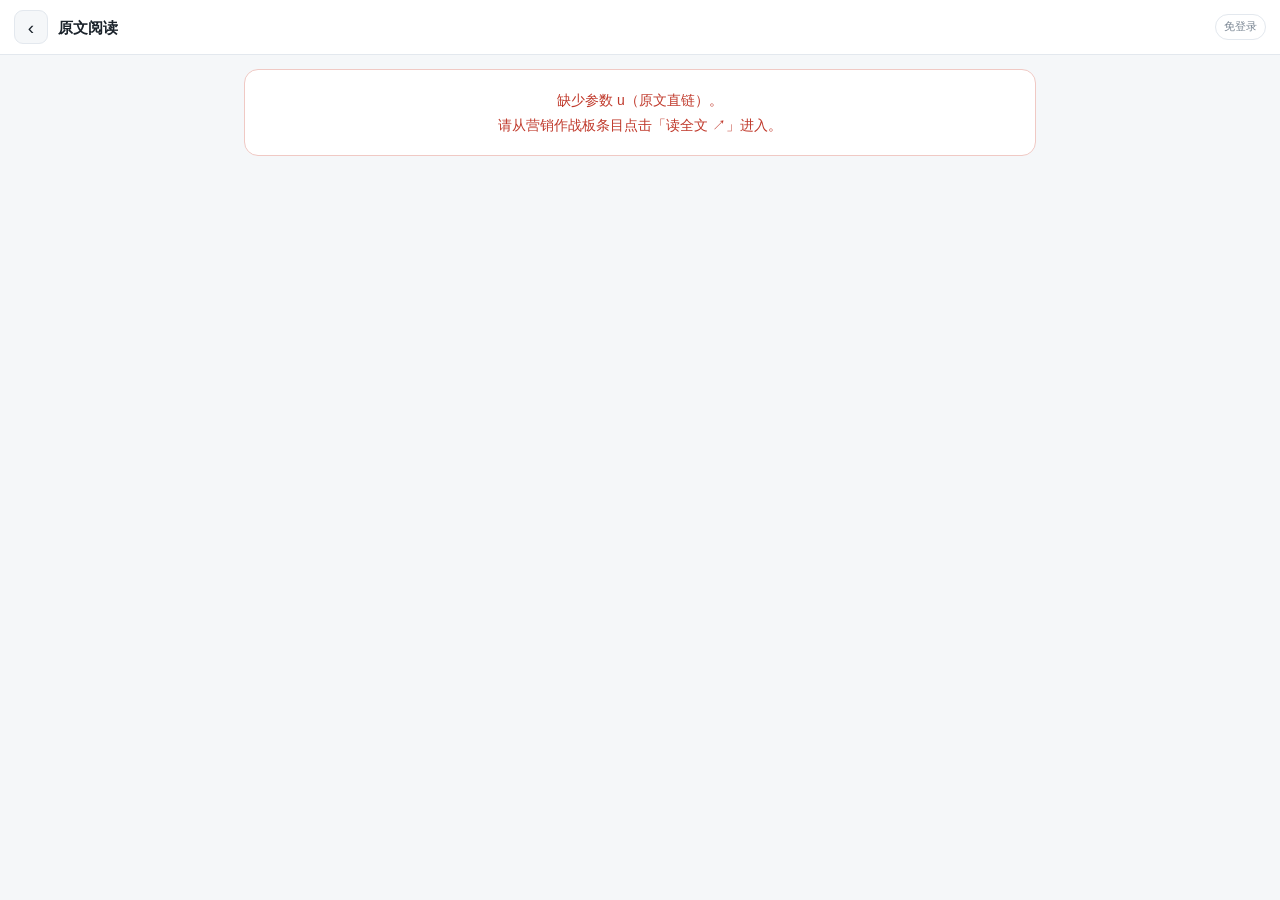
==== reader.html @ ac042a99 "手机查看版更新 2026-10-26T05:00" ====
<!DOCTYPE html>
<html lang="zh-CN">
<head>
<meta charset="utf-8">
<meta name="viewport" content="width=device-width,initial-scale=1,viewport-fit=cover">
<title>原文阅读 · 营销作战板</title>
<link rel="icon" href="favicon-48.png" onerror="this.href='data:,'">
<style>
:root{
  --bg:#f5f7f9; --card:#fff; --ink:#1b232b; --ink2:#4a5560; --mute:#7b8794;
  --line:#e3e8ee; --accent:#0e8c8c; --accent2:#0b6d6d;
}
@media (prefers-color-scheme:dark){
  :root{ --bg:#12161a; --card:#1a2026; --ink:#e8edf2; --ink2:#b6c2cd; --mute:#8b98a5;
         --line:#2a333c; --accent:#2ec4b6; --accent2:#3ad9ca; }
}
*{box-sizing:border-box}
html,body{margin:0;padding:0}
body{
  background:var(--bg); color:var(--ink);
  font-family:-apple-system,BlinkMacSystemFont,"PingFang SC","Microsoft YaHei","Helvetica Neue",Arial,sans-serif;
  font-size:16px; line-height:1.75; -webkit-text-size-adjust:100%;
}
.top{
  position:sticky; top:0; z-index:20;
  background:var(--card); border-bottom:1px solid var(--line);
  padding:10px 14px; display:flex; align-items:center; gap:10px;
  padding-top:calc(10px + env(safe-area-inset-top));
}
.top .back{
  flex:none; display:inline-flex; align-items:center; justify-content:center;
  width:34px; height:34px; border-radius:9px; border:1px solid var(--line);
  background:var(--bg); color:var(--ink); text-decoration:none; font-size:19px; line-height:1;
}
.top .back:active{background:var(--line)}
.top h1{
  margin:0; font-size:15px; font-weight:600; line-height:1.4;
  overflow:hidden; text-overflow:ellipsis; white-space:nowrap; flex:1;
}
.top .badge{
  flex:none; font-size:11px; color:var(--mute); border:1px solid var(--line);
  border-radius:20px; padding:2px 8px;
}
.wrap{padding:14px 14px 60px; max-width:820px; margin:0 auto}
.card{
  background:var(--card); border:1px solid var(--line); border-radius:14px;
  padding:18px 16px; margin-bottom:14px; overflow-wrap:break-word; word-break:break-word;
}
.loading,.err,.tip{
  background:var(--card); border:1px solid var(--line); border-radius:14px;
  padding:18px 16px; color:var(--ink2); font-size:14px; text-align:center;
}
.err{color:#c0392b;border-color:#f0c9c4}
.tip{font-size:13px;color:var(--mute);text-align:left}
.tip code{background:var(--bg);padding:1px 5px;border-radius:4px;font-size:12px;word-break:break-all}
/* ── Markdown 渲染 ── */
.md h1,.md h2,.md h3,.md h4{line-height:1.4;margin:1.4em 0 .6em;font-weight:700}
.md h1{font-size:22px}.md h2{font-size:19px;border-bottom:1px solid var(--line);padding-bottom:6px}
.md h3{font-size:17px}.md h4{font-size:15px}
.md h1:first-child,.md h2:first-child{margin-top:0}
.md p{margin:.75em 0}
.md ul,.md ol{margin:.6em 0;padding-left:1.5em}
.md li{margin:.3em 0}
.md a{color:var(--accent);text-decoration:none;word-break:break-all}
.md strong{font-weight:700}
.md hr{border:0;border-top:1px solid var(--line);margin:1.6em 0}
.md blockquote{
  margin:.9em 0;padding:.6em .9em;border-left:3px solid var(--accent);
  background:var(--bg);border-radius:0 8px 8px 0;color:var(--ink2);
}
.md code{
  background:var(--bg);border:1px solid var(--line);padding:1px 5px;border-radius:4px;
  font-size:.88em;font-family:ui-monospace,SFMono-Regular,Menlo,Consolas,monospace;
}
.md pre{
  background:var(--bg);border:1px solid var(--line);border-radius:10px;
  padding:12px;overflow-x:auto;margin:.9em 0;
}
.md pre code{background:none;border:0;padding:0;font-size:13px;line-height:1.6}
.md table{
  border-collapse:collapse; margin:1em 0; font-size:14px;
  display:block; width:max-content; min-width:100%; max-width:100%;
  overflow-x:auto; -webkit-overflow-scrolling:touch;
  border-radius:10px;
}
.md th,.md td{border:1px solid var(--line);padding:7px 10px;text-align:left;vertical-align:top}
.md th{background:var(--bg);font-weight:600}
.md td{word-break:normal;overflow-wrap:anywhere}
.md td:first-child,.md th:first-child{white-space:nowrap}
.md img{max-width:100%;height:auto;border-radius:8px;margin:.5em 0}
.md .todo{list-style:none;margin-left:-1.2em}
.md .todo input{margin-right:6px}
.foot{text-align:center;color:var(--mute);font-size:12px;padding:20px 0 10px}
.foot a{color:var(--mute)}
</style>
</head>
<body>
<div class="top">
  <a class="back" href="index.html" title="返回作战板">‹</a>
  <h1 id="ttl">加载中…</h1>
  <span class="badge" id="bd">免登录</span>
</div>
<div class="wrap">
  <div class="loading" id="box">正在读取原文…</div>
</div>

<script>
(function(){
  var qs = new URLSearchParams(location.search);
  var u   = qs.get('u') || '';
  var ttl = qs.get('t') || '';
  var wrap = document.querySelector('.wrap');

  document.getElementById('ttl').textContent = ttl || '原文阅读';

  function fail(html){
    document.getElementById('box').className='err';
    document.getElementById('box').innerHTML = html;
  }

  if(!u){
    fail('缺少参数 u（原文直链）。<br>请从营销作战板条目点击「读全文 ↗」进入。');
    return;
  }

  function esc(s){
    return String(s).replace(/&/g,'&amp;').replace(/</g,'&lt;').replace(/>/g,'&gt;')
                    .replace(/"/g,'&quot;').replace(/'/g,'&#39;');
  }
  function inline(s){
    var t = esc(s);
    // 行内代码
    t = t.replace(/`([^`]+)`/g, function(_,c){ return '<code>'+c+'</code>'; });
    // 图片 ![alt](url)
    t = t.replace(/!\[([^\]]*)\]\(([^)\s]+)(?:\s+"[^"]*")?\)/g, function(_,a,src){
      return '<img src="'+src+'" alt="'+a+'" loading="lazy">';
    });
    // 粗体 **x** / __x__
    t = t.replace(/\*\*([^*]+)\*\*/g, '<strong>$1</strong>');
    t = t.replace(/__([^_]+)__/g, '<strong>$1</strong>');
    // 斜体 *x* / _x_
    t = t.replace(/(^|[^*\w])\*([^*\n]+)\*(?!\*)/g, '$1<em>$2</em>');
    // 删除线
    t = t.replace(/~~([^~]+)~~/g, '<del>$1</del>');
    // 链接 [x](url)
    t = t.replace(/\[([^\]]*)\]\(([^)\s]+)(?:\s+"[^"]*")?\)/g, function(_,x,href){
      return '<a href="'+href+'" target="_blank" rel="noopener">'+x+'</a>';
    });
    // 裸链接
    t = t.replace(/(^|[\s(])(https?:\/\/[^\s<>"')]+)/g, function(_,p,url){
      return p+'<a href="'+url+'" target="_blank" rel="noopener">'+url+'</a>';
    });
    return t;
  }

  /* 轻量 Markdown → HTML（表格 / 列表 / 引用 / 代码块 / 分隔线） */
  function md2html(md){
    md = String(md).replace(/\r\n/g,'\n').replace(/\r/g,'\n');
    var lines = md.split('\n');
    var out = [], i = 0, inCode = false, codeBuf = [], listStack = [];

    function closeLists(){
      while(listStack.length){ out.push('</'+(listStack.pop()==='ul'?'ul':'ol')+'>'); }
    }
    function cellText(c){ return c.trim().replace(/<br\s*\/?>/gi,'<br>'); }

    while(i < lines.length){
      var L = lines[i];

      /* 代码块 */
      if(/^\s*```/.test(L)){
        if(inCode){
          out.push('<pre><code>'+esc(codeBuf.join('\n'))+'</code></pre>');
          codeBuf=[]; inCode=false; i++; continue;
        }
        closeLists(); inCode=true; i++; continue;
      }
      if(inCode){ codeBuf.push(L); i++; continue; }

      /* 表格：当前行含 | 且下一行是分隔行 */
      if(L.indexOf('|')>-1 && i+1<lines.length && /^\s*\|?[\s:|-]+\|[\s:|-]*$/.test(lines[i+1])){
        closeLists();
        var head = L.split('|').map(cellText);
        if(head.length && !head[0].trim()) head.shift();
        if(head.length && !head[head.length-1].trim()) head.pop();
        i += 2;
        var body = [];
        while(i<lines.length && lines[i].indexOf('|')>-1 && lines[i].trim()){
          var r = lines[i].split('|').map(cellText);
          if(r.length && !r[0].trim()) r.shift();
          if(r.length && !r[r.length-1].trim()) r.pop();
          body.push(r); i++;
        }
        var h = '<table><thead><tr>'+head.map(function(c){return '<th>'+inline(c)+'</th>';}).join('')+'</tr></thead><tbody>';
        body.forEach(function(r){
          h += '<tr>'+r.map(function(c){return '<td>'+inline(c)+'</td>';}).join('')+'</tr>';
        });
        out.push(h+'</tbody></table>');
        continue;
      }

      /* 标题 */
      var m = L.match(/^(#{1,6})\s+(.*)$/);
      if(m){
        closeLists();
        var lv = Math.min(m[1].length,4);
        out.push('<h'+lv+'>'+inline(m[2])+'</h'+lv+'>');
        i++; continue;
      }

      /* 分隔线 */
      if(/^\s*([-*_])\s*(\1\s*){2,}$/.test(L)){ closeLists(); out.push('<hr>'); i++; continue; }

      /* 引用 */
      if(/^\s*>\s?/.test(L)){
        closeLists();
        var q=[];
        while(i<lines.length && /^\s*>\s?/.test(lines[i])){ q.push(lines[i].replace(/^\s*>\s?/,'')); i++; }
        out.push('<blockquote>'+md2html(q.join('\n'))+'</blockquote>');
        continue;
      }

      /* 列表 */
      var li = L.match(/^(\s*)([-*+]|\d+[.)])\s+(.*)$/);
      if(li){
        var indent = li[1].length;
        var ordered = /\d/.test(li[2]);
        var tag = ordered ? 'ol' : 'ul';
        if(!listStack.length){ listStack.push(tag); out.push('<'+tag+'>'); }
        else if(listStack[listStack.length-1] !== tag){
          out.push('</'+listStack.pop()+'>');
          listStack.push(tag); out.push('<'+tag+'>');
        }
        out.push('<li>'+inline(li[3])+'</li>');
        i++; continue;
      }

      /* 空行 */
      if(!L.trim()){ closeLists(); i++; continue; }

      /* 段落（合并连续非空行） */
      var p=[];
      while(i<lines.length && lines[i].trim() && !/^(\s*)([-*+]|\d+[.)])\s+/.test(lines[i])
            && !/^#{1,6}\s+/.test(lines[i]) && !/^\s*```/.test(lines[i]) && !/^\s*>\s?/.test(lines[i])){
        p.push(lines[i]); i++;
      }
      closeLists();
      out.push('<p>'+inline(p.join(' '))+'</p>');
    }
    if(inCode && codeBuf.length) out.push('<pre><code>'+esc(codeBuf.join('\n'))+'</code></pre>');
    closeLists();
    return out.join('\n');
  }

  function render(text){
    var html = md2html(text);
    document.getElementById('box').outerHTML = '<div class="card md">'+html+'</div>';
    var f=document.createElement('div');
    f.className='foot';
    f.innerHTML='营销作战板 · 免登录直读 · <a href="index.html">返回作战板</a>';
    wrap.appendChild(f);
    document.getElementById('bd').textContent = '免登录直读';
    window.scrollTo(0,0);
  }

  fetch(u, {mode:'cors', credentials:'omit'})
    .then(function(r){
      if(!r.ok) throw new Error('HTTP '+r.status);
      return r.text();
    })
    .then(function(t){
      if(!t || !t.trim()) throw new Error('空内容');
      render(t);
    })
    .catch(function(e){
      fail('读取失败：'+esc(e.message)+
           '<br><br><span style="font-size:13px;color:#7b8794">该条目可能为 PDF/Excel/Word 等非网页正文，'+
           '或直链需重新生成。可点下方按钮尝试在 IMA 中打开。</span>'+
           '<br><br><a href="'+esc(u)+'" target="_blank" rel="noopener" style="display:inline-block;padding:8px 16px;border-radius:8px;border:1px solid var(--line);text-decoration:none;color:var(--ink)">直接打开原始文件 ↗</a>');
    });
})();
</script>
</body>
</html>
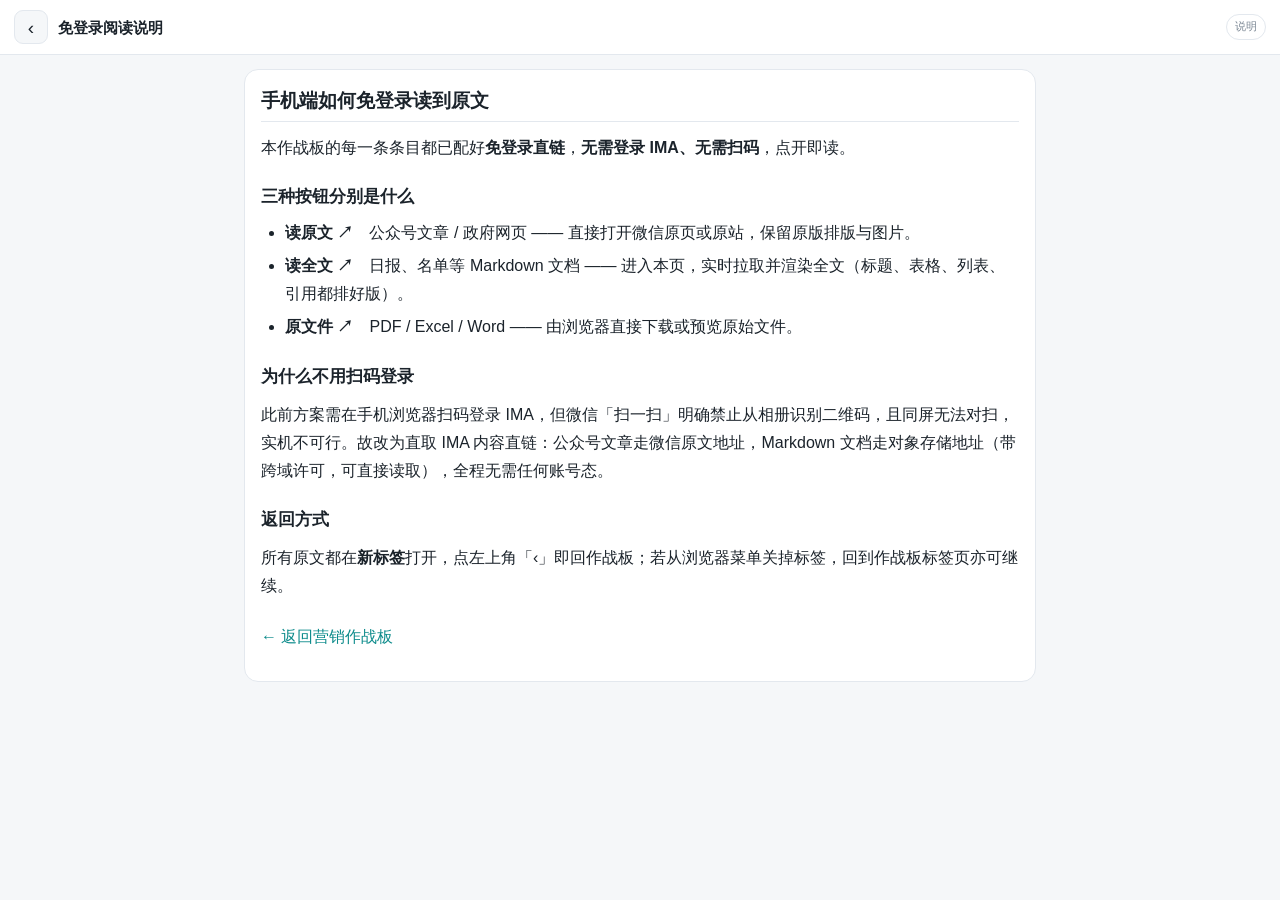
==== commit 9f3175f6: "手机查看版更新 2026-10-26T05:04" ====
--- a/reader.html
+++ b/reader.html
@@ -119,7 +119,29 @@
   }
 
   if(!u){
-    fail('缺少参数 u（原文直链）。<br>请从营销作战板条目点击「读全文 ↗」进入。');
+    /* 无参数 → 显示使用说明页（顶栏「免登录说明」按钮指向此处） */
+    document.getElementById('ttl').textContent = '免登录阅读说明';
+    document.getElementById('bd').textContent = '说明';
+    document.getElementById('box').outerHTML =
+      '<div class="card md">'
+      + '<h2>手机端如何免登录读到原文</h2>'
+      + '<p>本作战板的每一条条目都已配好<b>免登录直链</b>，<b>无需登录 IMA、无需扫码</b>，点开即读。</p>'
+      + '<h3>三种按钮分别是什么</h3>'
+      + '<ul>'
+      + '<li><b>读原文 ↗</b>　公众号文章 / 政府网页 —— 直接打开微信原页或原站，保留原版排版与图片。</li>'
+      + '<li><b>读全文 ↗</b>　日报、名单等 Markdown 文档 —— 进入本页，实时拉取并渲染全文（标题、表格、列表、引用都排好版）。</li>'
+      + '<li><b>原文件 ↗</b>　PDF / Excel / Word —— 由浏览器直接下载或预览原始文件。</li>'
+      + '</ul>'
+      + '<h3>为什么不用扫码登录</h3>'
+      + '<p>此前方案需在手机浏览器扫码登录 IMA，但微信「扫一扫」明确禁止从相册识别二维码，'
+      + '且同屏无法对扫，实机不可行。故改为直取 IMA 内容直链：'
+      + '公众号文章走微信原文地址，Markdown 文档走对象存储地址（带跨域许可，可直接读取），'
+      + '全程无需任何账号态。</p>'
+      + '<h3>返回方式</h3>'
+      + '<p>所有原文都在<b>新标签</b>打开，点左上角「‹」即回作战板；'
+      + '若从浏览器菜单关掉标签，回到作战板标签页亦可继续。</p>'
+      + '<p style="margin-top:1.4em"><a href="index.html">← 返回营销作战板</a></p>'
+      + '</div>';
     return;
   }
 
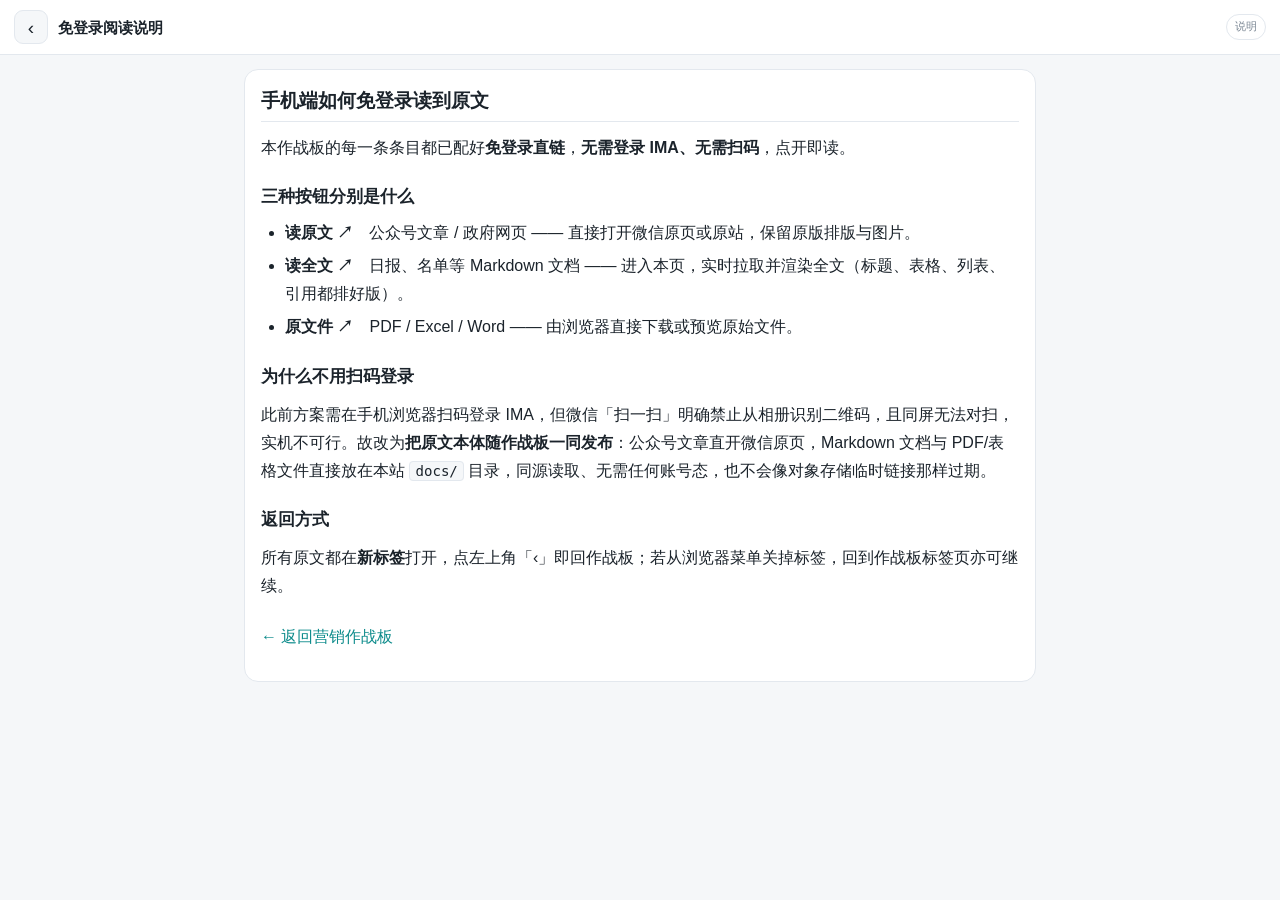
==== commit 5d9cf88d: "手机查看版更新 2026-10-26T09:57" ====
--- a/reader.html
+++ b/reader.html
@@ -107,7 +107,8 @@
 <script>
 (function(){
   var qs = new URLSearchParams(location.search);
-  var u   = qs.get('u') || '';
+  var u   = qs.get('u') || '';   /* 远端直链（降级用，带时效签名，会过期） */
+  var f   = qs.get('f') || '';   /* ★同源本地文件（主路径，无 CORS、无过期） */
   var ttl = qs.get('t') || '';
   var wrap = document.querySelector('.wrap');
 
@@ -118,7 +119,7 @@
     document.getElementById('box').innerHTML = html;
   }
 
-  if(!u){
+  if(!u && !f){
     /* 无参数 → 显示使用说明页（顶栏「免登录说明」按钮指向此处） */
     document.getElementById('ttl').textContent = '免登录阅读说明';
     document.getElementById('bd').textContent = '说明';
@@ -134,9 +135,9 @@
       + '</ul>'
       + '<h3>为什么不用扫码登录</h3>'
       + '<p>此前方案需在手机浏览器扫码登录 IMA，但微信「扫一扫」明确禁止从相册识别二维码，'
-      + '且同屏无法对扫，实机不可行。故改为直取 IMA 内容直链：'
-      + '公众号文章走微信原文地址，Markdown 文档走对象存储地址（带跨域许可，可直接读取），'
-      + '全程无需任何账号态。</p>'
+      + '且同屏无法对扫，实机不可行。故改为<b>把原文本体随作战板一同发布</b>：'
+      + '公众号文章直开微信原页，Markdown 文档与 PDF/表格文件直接放在本站 <code>docs/</code> 目录，'
+      + '同源读取、无需任何账号态，也不会像对象存储临时链接那样过期。</p>'
       + '<h3>返回方式</h3>'
       + '<p>所有原文都在<b>新标签</b>打开，点左上角「‹」即回作战板；'
       + '若从浏览器菜单关掉标签，回到作战板标签页亦可继续。</p>'
@@ -285,7 +286,11 @@
     window.scrollTo(0,0);
   }
 
-  fetch(u, {mode:'cors', credentials:'omit'})
+  /* ★取数：主路径 = 同源本地文件（?f=docs/xxx.md），无 CORS、无签名过期；
+     降级 = 远端直链（?u=），带时效签名，可能 403。 */
+  var src = f ? f : u;
+  var isLocal = !!f;
+  fetch(src, {mode:'cors', credentials:'omit'})
     .then(function(r){
       if(!r.ok) throw new Error('HTTP '+r.status);
       return r.text();
@@ -295,10 +300,13 @@
       render(t);
     })
     .catch(function(e){
+      var extra = isLocal
+        ? '本站文档可能尚未发布（稍后再试），或该条目为特殊格式。'
+        : '直链为带时效签名的临时链接，可能已过期。';
+      var btn = isLocal ? '' :
+        '<br><br><a href="'+esc(u)+'" target="_blank" rel="noopener" style="display:inline-block;padding:8px 16px;border-radius:8px;border:1px solid var(--line);text-decoration:none;color:var(--ink)">直接打开原始文件 ↗</a>';
       fail('读取失败：'+esc(e.message)+
-           '<br><br><span style="font-size:13px;color:#7b8794">该条目可能为 PDF/Excel/Word 等非网页正文，'+
-           '或直链需重新生成。可点下方按钮尝试在 IMA 中打开。</span>'+
-           '<br><br><a href="'+esc(u)+'" target="_blank" rel="noopener" style="display:inline-block;padding:8px 16px;border-radius:8px;border:1px solid var(--line);text-decoration:none;color:var(--ink)">直接打开原始文件 ↗</a>');
+           '<br><br><span style="font-size:13px;color:#7b8794">'+extra+'</span>'+btn);
     });
 })();
 </script>
